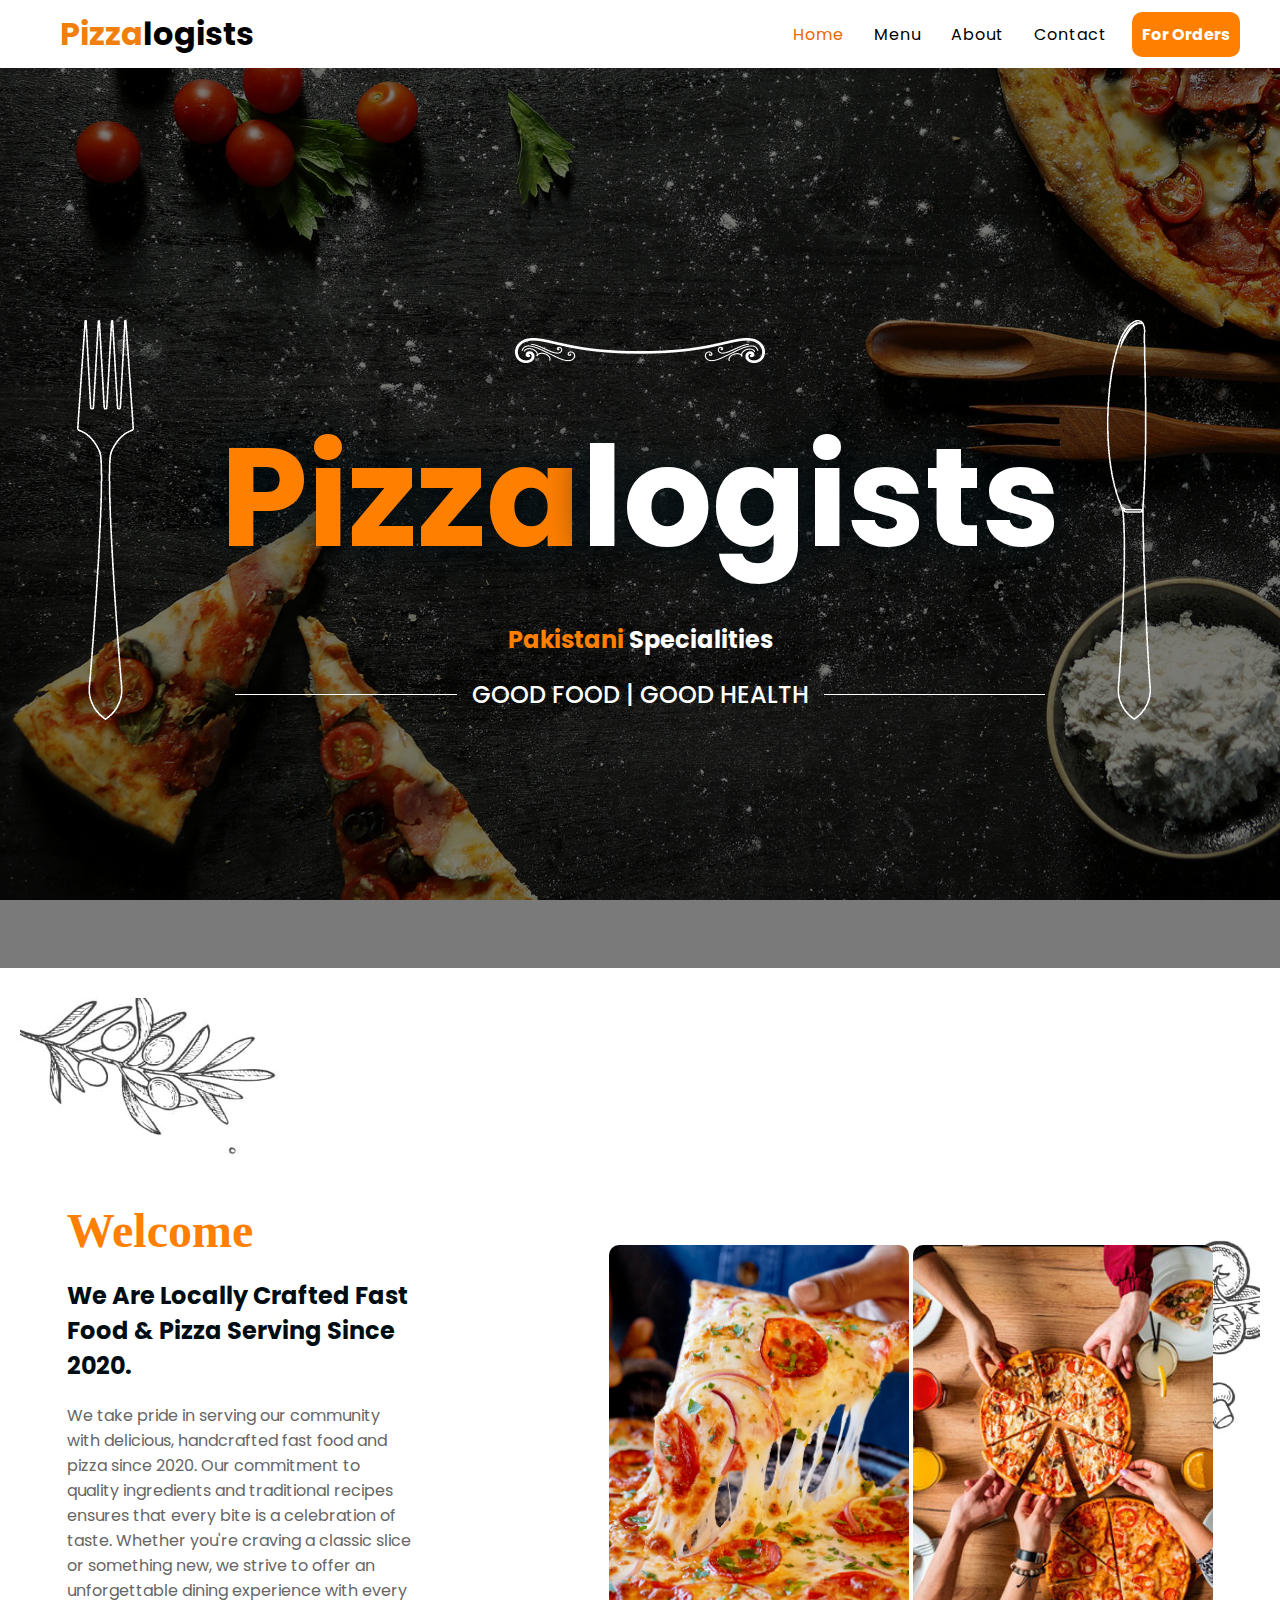
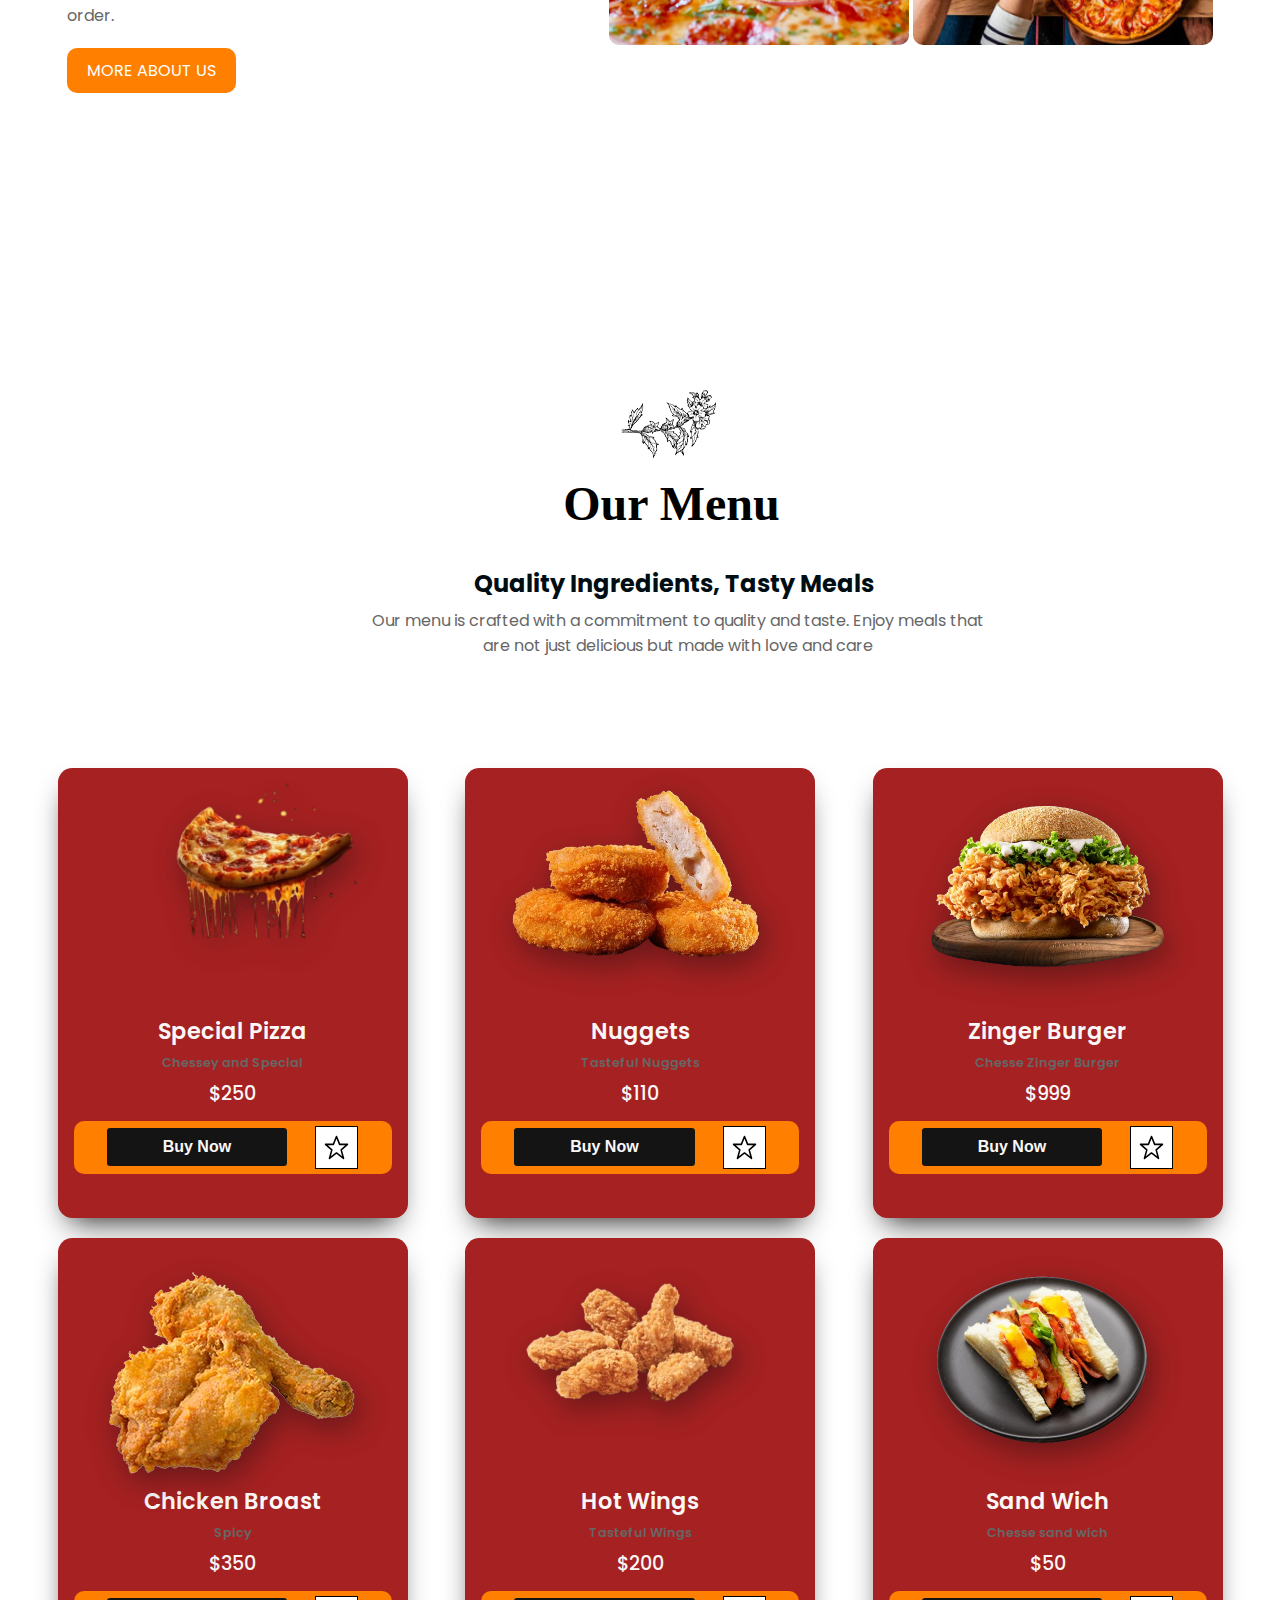
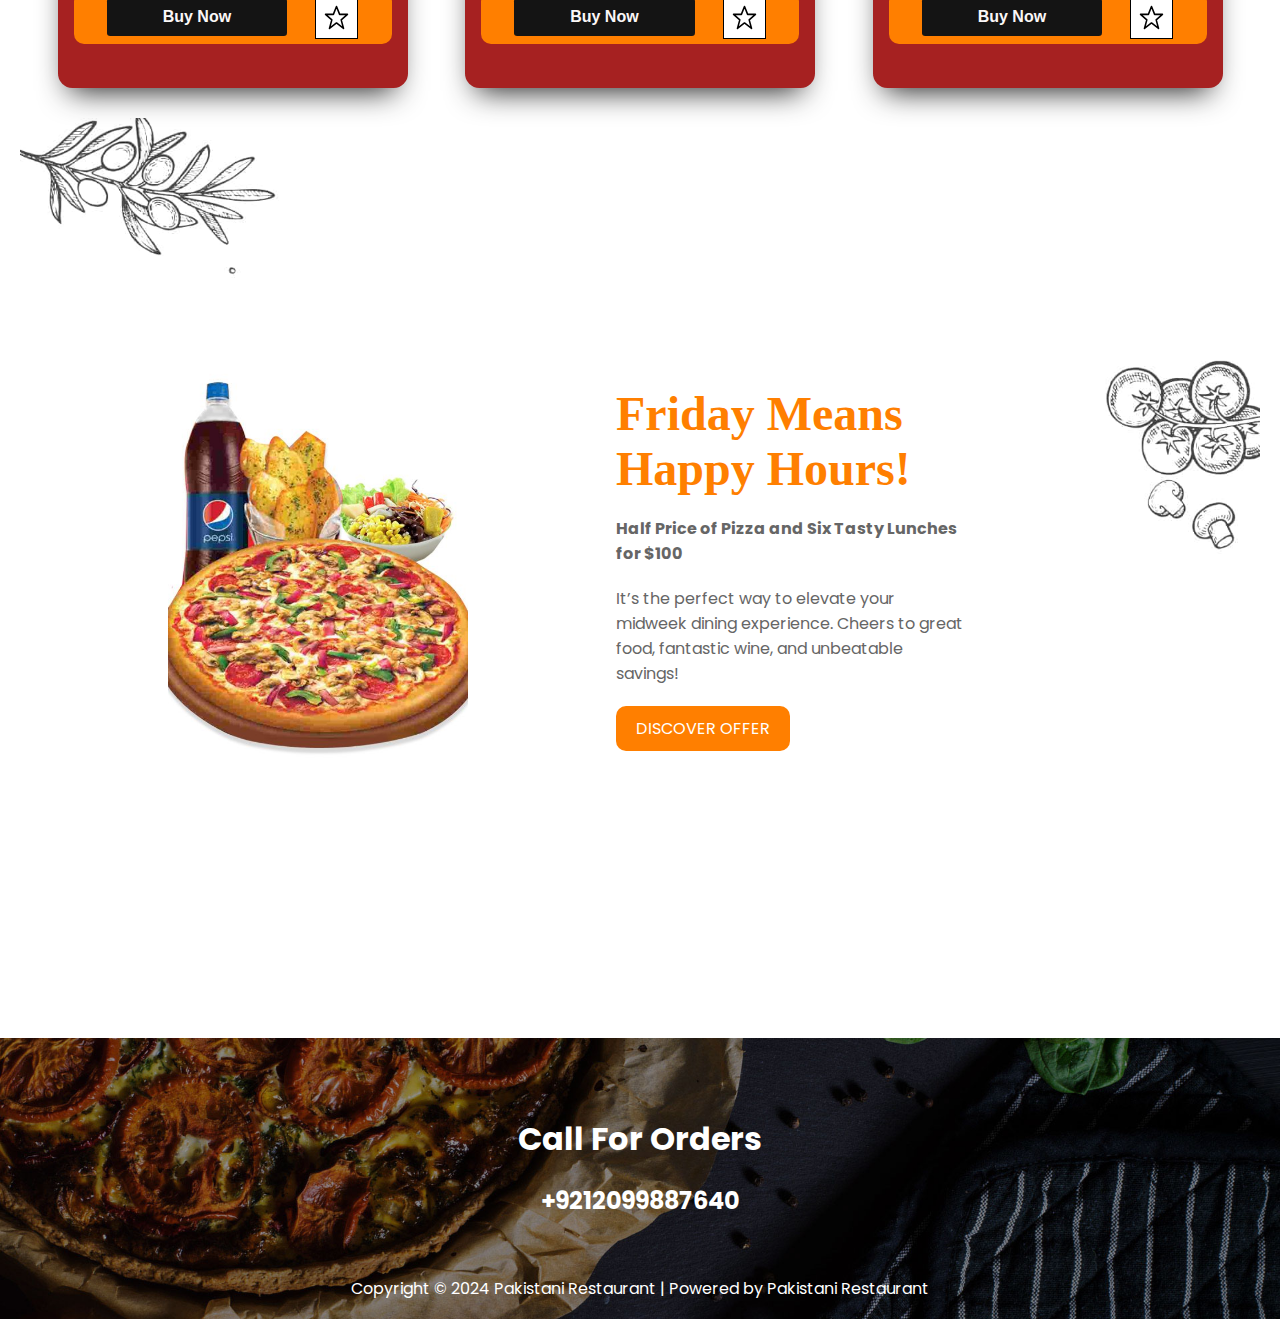
==== index.html @ 2e996a35 "Pizza Shop" ====
<!DOCTYPE html>
<html lang="en" dir="ltr">

<head>
    <meta charset="utf-8">
    <title>Pizza Shop</title>
    <link rel="shortcut icon" href="Images/fav-icon-removebg-preview.png" type="image/x-icon">
    <link rel="stylesheet" href="style.css">
    <link rel="stylesheet" href="https://cdnjs.cloudflare.com/ajax/libs/font-awesome/5.15.3/css/all.min.css" />
    <meta name="viewport" content="width=device-width, initial-scale=1.0">
</head>

<body>
    <!-- navbar -->
    <nav>
        <div>
            <h1><span style="color: rgb(241, 127, 14);">Pizza</span>logists</h1>
        </div>
        <button class="menu-btn">
            <i class="fas fa-bars"></i>
        </button>
        <ul class="links">
            <li><a class="active" href="#">Home</a></li>
            <li><a href="/menu.html">Menu</a></li>
            <li><a href="/About.html">About</a></li>
            <li><a href="/contact.html">Contact</a></li>
            <div class="btn">
                <a href="">For Orders</a>
            </div>
        </ul>
    </nav>
    <!-- header  -->
    <header>
        <div class="bg-img">
            <div class="Spoon-img">
                <img src="Images/spoon.png" alt="">
            </div>
            <div>
                <div class="frill-free">
                    <img src="Images/frill-free-img.png" alt="">
                    <div>
                        <h1 class="header-text"><span style="color: #FF7F00">Pizza</span>logists</h1>
                    </div>
                    <div>
                        <h3 class="header-text2"><span style="color:#FF7F00;">Pakistani</span> Specialities
                        </h3>
                    </div>
                    <div class="divider-text">
                        <span></span>
                        Good Food | Good Health
                        <span></span>
                    </div>
                </div>
            </div>
            <div class="Knife-img">
                <img src="Images/knife-free.png" alt="">
            </div>
        </div>
    </header>
    <!-- section  -->
    <section>
        <div class="section-1 bg-img-2">
            <div class="sec-div">
                <div>
                    <h2>
                        <span class="wel-font">Welcome</span>
                    </h2>
                </div>
                <div class="sec-mid">
                    <h3>
                        <span>We Are Locally Crafted Fast Food &amp; Pizza Serving Since 2020.</span>
                    </h3>
                    <p>We take pride in serving our community with delicious, handcrafted fast food and pizza since
                        2020. Our commitment to quality ingredients and traditional recipes ensures that every bite is a
                        celebration of taste. Whether you're craving a classic slice or something new, we strive to
                        offer an unforgettable dining experience with every order.</p>
                    <button class="cta-button">More About Us</button>
                </div>
            </div>
            <div class="image-content">
                <img width="300" height="400" src="Images/Salami-pizza-hero.jpg" alt="Salami Pizza" class="image">
                <img width="300" height="400" src="Images/pizza2.jpg" alt="Pizza" class="image">
            </div>
        </div>
    </section>
    <!-- section-2 -->
    <div class="bg-img-3">
        <div>
            <div class="sec2-img">
                <img src="Images/parcelli.png" alt="">
            </div>
        </div>
        <div>
            <h2>
                <span class="menu-font">Our Menu</span>
            </h2>
            <h3>
                <span class="menu-font1"> Quality Ingredients, Tasty Meals</span>
            </h3>
            <p class="menu-p">Our menu is crafted with a commitment to quality and taste.
                Enjoy meals that are not just delicious but made with love and care</p>
        </div>
    </div>
    <!-- section-3 -->
    <main class="container">
        <section class="card">
            <div class="product-image">
                <img src="Images/slice-of-pizza-falling-into-the-air-on-a-dark-background-photo-removebg-preview.png"
                    alt="OFF-white Red Edition" draggable="false" />
            </div>
            <div class="product-info">
                <h2>Special Pizza</h2>
                <p>Chessey and Special</p>
                <div class="price">$250</div>
            </div>
            <div class="btnn">
                <button class="buy-btn">Buy Now</button>
                <button class="fav">
                    <svg class="svg" id="i-star" xmlns="http://www.w3.org/2000/svg" viewBox="0 0 32 32" stroke="#000"
                        stroke-linecap="round" stroke-linejoin="round" stroke-width="2">
                        <path d="M16 2 L20 12 30 12 22 19 25 30 16 23 7 30 10 19 2 12 12 12 Z" />
                    </svg>
                </button>
            </div>
        </section>
        <section class="card">
            <div class="product-image">
                <img src="Images/Chicken_Nuggets-removebg-preview.png" alt="OFF-white Red Edition" draggable="false" />
            </div>
            <div class="product-info">
                <h2>Nuggets</h2>
                <p>Tasteful Nuggets</p>
                <div class="price">$110</div>
            </div>
            <div class="btnn">
                <button class="buy-btn">Buy Now</button>
                <button class="fav">
                    <svg class="svg" id="i-star" xmlns="http://www.w3.org/2000/svg" viewBox="0 0 32 32" stroke="#000"
                        stroke-linecap="round" stroke-linejoin="round" stroke-width="2">
                        <path d="M16 2 L20 12 30 12 22 19 25 30 16 23 7 30 10 19 2 12 12 12 Z" />
                    </svg>
                </button>
            </div>
        </section>
        <section class="card">
            <div class="product-image">
                <img src="Images/zinger-burgerpsd-removebg-preview.png" alt="OFF-white Red Edition" draggable="false" />
            </div>
            <div class="product-info">
                <h2>Zinger Burger</h2>
                <p>Chesse Zinger Burger</p>
                <div class="price">$999</div>
            </div>
            <div class="btnn">
                <button class="buy-btn">Buy Now</button>
                <button class="fav">
                    <svg class="svg" id="i-star" xmlns="http://www.w3.org/2000/svg" viewBox="0 0 32 32" stroke="#000"
                        stroke-linecap="round" stroke-linejoin="round" stroke-width="2">
                        <path d="M16 2 L20 12 30 12 22 19 25 30 16 23 7 30 10 19 2 12 12 12 Z" />
                    </svg>
                </button>
            </div>
        </section>
    </main>
    <main style="margin-top: 20px;" class="container">
        <section class="card">
            <div style="margin-left: 10px;" class="product-image">
                <img src="Images/Two-Piece-Broast-Chest-removebg-preview.png" alt="OFF-white Red Edition"
                    draggable="false" />
            </div>
            <div class="product-info">
                <h2>Chicken Broast</h2>
                <p>Spicy</p>
                <div class="price">$350</div>
            </div>
            <div class="btnn">
                <button class="buy-btn">Buy Now</button>
                <button class="fav">
                    <svg class="svg" id="i-star" xmlns="http://www.w3.org/2000/svg" viewBox="0 0 32 32" stroke="#000"
                        stroke-linecap="round" stroke-linejoin="round" stroke-width="2">
                        <path d="M16 2 L20 12 30 12 22 19 25 30 16 23 7 30 10 19 2 12 12 12 Z" />
                    </svg>
                </button>
            </div>
        </section>
        <section class="card">
            <div class="product-image">
                <img src="Images/hot-wings-5pcs-removebg-preview.png" alt="OFF-white Red Edition" draggable="false" />
            </div>
            <div class="product-info">
                <h2>Hot Wings</h2>
                <p>Tasteful Wings</p>
                <div class="price">$200</div>
            </div>
            <div class="btnn">
                <button class="buy-btn">Buy Now</button>
                <button class="fav">
                    <svg class="svg" id="i-star" xmlns="http://www.w3.org/2000/svg" viewBox="0 0 32 32" stroke="#000"
                        stroke-linecap="round" stroke-linejoin="round" stroke-width="2">
                        <path d="M16 2 L20 12 30 12 22 19 25 30 16 23 7 30 10 19 2 12 12 12 Z" />
                    </svg>
                </button>
            </div>
        </section>
        <section class="card">
            <div style="margin-left: 30px;" class="product-image">
                <img height="250" src="Images/sand-removebg-preview.png" alt="OFF-white Red Edition"
                    draggable="false" />
            </div>
            <div class="product-info">
                <h2>Sand Wich</h2>
                <p>Chesse sand wich</p>
                <div class="price">$50</div>
            </div>
            <div class="btnn">
                <button class="buy-btn">Buy Now</button>
                <button class="fav">
                    <svg class="svg" id="i-star" xmlns="http://www.w3.org/2000/svg" viewBox="0 0 32 32" stroke="#000"
                        stroke-linecap="round" stroke-linejoin="round" stroke-width="2">
                        <path d="M16 2 L20 12 30 12 22 19 25 30 16 23 7 30 10 19 2 12 12 12 Z" />
                    </svg>
                </button>
            </div>
        </section>
    </main>
    <!-- section 4 -->
    <div class="section-1 bg-img-2">

        <div class="image-content">
            <img width="300" height="400" src="Images/pizza deal.jpg" alt="Salami Pizza" class="image">

        </div>
        <div class="sec-div">
            <div>
                <h2>
                    <span class="wel-font">Friday Means</span>
                </h2>
            </div>
            <div class="sec-mid">
                <h2>
                    <span class="wel-font">Happy Hours!</span>
                </h2>
                <h4>
                    <p>Half Price of Pizza and Six Tasty Lunches for $100</p>
                </h4>
                <p>It’s the perfect way to elevate your midweek dining experience. Cheers to great food, fantastic wine,
                    and unbeatable savings!</p>
                <button class="cta-button">Discover Offer</button>
            </div>
        </div>
    </div>
    <!-- footer  -->
    <footer>
        <div class="bg-img-4">
            <div class="foter">
                <h1>
                    Call For Orders
                </h1>
                <h2 >+9212099887640</h2>
                <p style="color: white; padding: 18px;">Copyright © 2024 Pakistani Restaurant | Powered by Pakistani Restaurant</p>
            </div>
        </div>
    </footer>
    <script src="index.js"></script>
</body>

</html>
---- style.css ----
@import url("https://fonts.googleapis.com/css?family=Poppins:400,500,600,700&display=swap");

* {
  margin: 0;
  padding: 0;
  box-sizing: border-box;
  font-family: "Poppins", sans-serif;
}
nav {
  display: flex;
  align-items: center;
  justify-content: space-between;
  padding: 10px 40px 10px 60px;
  flex-wrap: wrap;
}
nav ul {
  display: flex;
  list-style: none;
  align-items: center;
  gap: 20px;
}

nav ul li {
  margin: 0 5px;
}

nav ul li a {
  color: black;
  text-decoration: none;
  border-radius: 5px;
  letter-spacing: 1px;
  transition: all 0.3s ease;
}

nav ul li a.active,
nav ul li a:hover {
  color: #eb6700;
}

nav .menu-btn {
  background: transparent;
  border: none;
  cursor: pointer;
  color: orange;
  font-size: 22px;
  display: none;
}

.btn {
  background: #ff7f00;
  padding: 10px;
  border-radius: 10px;
  font-weight: bold;
}

div a {
  color: white;
  text-decoration: none;
}

@media (max-width: 480px) {
  nav {
    padding: 0 20px 0 25px;
  }
  nav .menu-btn {
    display: block;
  }
  nav ul {
    position: fixed;
    top: 80px;
    left: -100%;
    height: 100vh;
    width: 100%;
    text-align: center;
    display: block;
    transition: all 0.3s ease;
  }
  nav ul.active {
    left: 0;
  }
  nav ul li {
    padding: 10px;
  }
  nav ul li a {
    width: 100%;
    display: block;
    transition: 0.6s cubic-bezier(0.68, -0.55, 0.265, 1.55);
  }
  .btn {
    width: 40%;
    margin-top: 5px;
  }
  .links {
    display: flex;
    flex-direction: column;
  }
}
/* header */
.bg-img {
  position: relative;
  background-image: url("Images/fresco-pizza-top.jpg");
  background-repeat: no-repeat;
  background-size: cover;
  height: 100vh;
  background-attachment: fixed;
}

.bg-img::before {
  content: "";
  position: absolute;
  top: 0;
  left: 0;
  width: 100%;
  height: 100%;
  background-color: rgba(0, 0, 0, 0.52); /* The overlay color */
  z-index: 1;
}

.Spoon-img {
  position: absolute;
  left: 6%;
  top: 28%;
  z-index: 2;
}

.frill-free {
  position: absolute;
  left: 50%;
  top: 30%;
  transform: translateX(-50%);
  text-align: center;
  z-index: 2;
}

.header-text {
  color: #fff;
  font-size: 140px;
  text-shadow: 0 0 41px #000e14;
  margin-top: 20px;
}

.header-text2 {
  color: white;
}

.divider-text {
  display: flex;
  align-items: center;
  justify-content: center;
  color: white;
  font-size: 24px;
  font-weight: 500;
  text-transform: uppercase;
  margin: 20px 0;
}

.divider-text span {
  content: "";
  flex: 1;
  height: 1px;
  background-color: white;
  margin: 0 15px;
}

.Knife-img {
  position: absolute;
  right: 9.5%;
  top: 28%;
  z-index: 2;
}
@media (max-width: 768px) {
  .Spoon-img,
  .Knife-img {
    display: none;
  }
  .header-text {
    font-size: 83px;
  }

  .divider-text {
    font-size: 14px;
  }

  .frill-free {
    top: 30%;
    width: 90%;
  }
}
@media (max-width: 480px) {
  .Spoon-img,
  .Knife-img {
    display: none;
  }
  .header-text {
    font-size: 40px;
  }

  .divider-text {
    font-size: 14px;
  }

  .frill-free {
    top: 30%;
    width: 90%;
  }
}
/* section 1 */
.bg-img-2 {
  background-image: url("Images/2nd-bg-img.jpg");
  background-repeat: no-repeat;
  background-size: contain;
  min-height: 100vh;
  opacity: 1;
}

.section-1 {
  display: flex;
  justify-content: space-evenly;
  align-items: center;
  margin: 20px;
  margin-top: 30px;
}
.sec-div {
  width: 40%;
}

.wel-font {
  font-family: "Berkshire Swash", cursive;
  font-size: 3rem;
  color: #ff7f00;
}
.sec-mid {
  width: 70%;
}
h3 {
  font-size: 1.5rem;
  margin-top: 20px;
  color: #000e14;
}

p {
  margin-top: 20px;
  font-size: 1rem;
  color: #666;
}

.cta-button {
  background-color: #ff7f00;
  color: white;
  padding: 10px 20px;
  border: none;
  cursor: pointer;
  font-size: 1rem;
  margin-top: 20px;
  text-transform: uppercase;
  border-radius: 10px;
}
.image {
  border-radius: 10px;
  object-fit: cover;
}

@media (max-width: 768px) {
  .section-1 {
    flex-direction: column;
    text-align: center;
  }

  .sec-mid {
    width: 100%;
  }
  .sec-div {
    width: 100%;
  }
  .cta-button {
    margin-bottom: 10px;
  }
  .image-content {
    flex-direction: row;
    justify-content: center;
    gap: 10px;
  }
}
/* section-2 */
/* Background Section */
.bg-img-3 {
  background-image: url("Images/2nd-bg-img.jpg");
  background-repeat: no-repeat;
  background-size: contain;
  min-height: 50vh;
  background-attachment: fixed;
  position: relative;
}

.sec2-img {
  position: absolute;
  left: 48%;
  top: 16%;
}

.menu-font {
  font-family: "Berkshire Swash", cursive;
  font-size: 3rem;
  position: absolute;
  left: 44%;
  top: 35%;
}

.menu-font1 {
  position: absolute;
  left: 37%;
  top: 55%;
  color: #000e14;
}

.menu-p {
  position: absolute;
  left: 28%;
  top: 60%;
  width: 50%;
  text-align: center;
}

@media (max-width: 768px) {
  .bg-img-3 {
    background-image: none;
  }
  .sec2-img {
    left: 50%; /* Adjust horizontally on smaller tablets */
    top: 6%; /* Adjust top position */
    max-width: 80%; /* Limit width for smaller screens */
    transform: translateX(-50%); /* Center horizontally */
  }

  .menu-font {
    font-size: 2rem; /* Adjust font size for smaller screens */
    left: 50%;
    top: 40%;
    transform: translateX(-50%); /* Center horizontally */
  }

  .menu-font1 {
    font-size: 1.25rem; /* Adjust font size for smaller screens */
    left: 50%;
    top: 60%;
    transform: translateX(-50%); /* Center horizontally */
  }

  .menu-p {
    font-size: 0.9rem; /* Adjust font size for smaller screens */
    left: 50%;
    top: 70%;
    width: 80%; /* Adjust width */
    transform: translateX(-50%); /* Center horizontally */
  }
}

@media (max-width: 480px) {
  .bg-img-3 {
    background-image: none;
  }
  .sec2-img {
    left: 50%;
    top: -8%;
    max-width: 100%;
    transform: translateX(-50%);
    width: 73px;
  }

  .menu-font {
    font-size: 1.5rem; /* Adjust font size for mobile screens */
    left: 50%;
    top: 16%;
    transform: translateX(-50%); /* Center horizontally */
  }

  .menu-font1 {
    font-size: 1rem;
    left: 60%;
    left: 69%;
    top: 33%;
    transform: translateX(-50%);
    width: 100%;
  }

  .menu-p {
    font-size: 0.8rem; /* Adjust font size for mobile screens */
    left: 50%;
    top: 35%;
    width: 90%; /* Adjust width */
    transform: translateX(-50%); /* Center horizontally */
  }
}
@media (max-width: 320px) {
  .sec2-img {
    left: 50%;
    top: 1%;
    max-width: 100%;
    transform: translateX(-50%);
    width: 73px;
  }

  .menu-font {
    font-size: 1.5rem; /* Adjust font size for mobile screens */
    left: 50%;
    top: 16%;
    transform: translateX(-50%); /* Center horizontally */
  }
  .menu-font1 {
    font-size: 1rem;
    left: 60%;
    top: 29%;
    transform: translateX(-50%);
    width: 100%;
  }
}
/* section 3 */
/*===== GOOGLE FONTS =====*/
@import url("https://fonts.googleapis.com/css2?family=Montserrat:wght@400;500;600;700&display=swap");

/*===== VARIABLES CSS =====*/
:root {
  --red-card: #a62121;
  --blue-card: #4bb7e6;
  --btn: #141414;
  --btn-hover: #3a3a3a;
  --text: #fbf7f7;
}

/*===== RESET =====*/
body {
  font-family: "Montserrat", sans-serif;
}

img {
  max-width: 100%;
  /* height: 100%; */
  user-select: none;
}

/*===== CARD =====*/
.container {
  height: 100%;
  margin: auto;
  display: flex;
  align-items: center;
  justify-content: space-evenly;
}
.card {
  position: relative;
  padding: 1rem;
  width: 350px;
  height: 450px;
  box-shadow: -1px 15px 30px -12px rgb(32, 32, 32);
  border-radius: 0.9rem;
  background-color: var(--red-card);
  color: var(--text);
  cursor: pointer;
}
.product-image {
  height: 230px;
  width: 100%;
  transform: translate(0, -1.5rem);
  transition: transform 500ms ease-in-out;
  filter: drop-shadow(5px 10px 15px rgba(8, 9, 13, 0.4));
}
.product-info {
  text-align: center;
}

.card:hover .product-image {
  transform: translate(-1.5rem, -7rem) rotate(-20deg);
}

.product-info h2 {
  font-size: 1.4rem;
  font-weight: 600;
}
.product-info p {
  margin: 0.4rem;
  font-size: 0.8rem;
  font-weight: 600;
}
.price {
  font-size: 1.2rem;
  font-weight: 500;
}
.btnn {
  display: flex;
  justify-content: space-evenly;
  align-items: center;
  margin-top: 0.8rem;
  background-color: #ff7f00;
  border-radius: 10px;
  padding: 5px;
}
.buy-btn {
  background-color: var(--btn);
  padding: 0.6rem 3.5rem;
  font-weight: 600;
  font-size: 1rem;
  transition: 300ms ease;
  font-family: "Montserrat", sans-serif;
  display: inline-block;
  border: none;
  outline: none;
  border-radius: 0.2rem;
  color: var(--text);
  cursor: pointer;
}
.buy-btn:hover {
  background-color: var(--btn-hover);
}
.fav {
  box-sizing: border-box;
  background: #fff;
  padding: 0.5rem 0.5rem;
  border: 1px solid#000;
  display: grid;
  place-items: center;
}

.svg {
  height: 25px;
  width: 25px;
  fill: #fff;
  transition: all 500ms ease;
}

.fav:hover .svg {
  fill: #000;
}

@media (max-width: 768px) {
  .container {
    display: flex;
    flex-wrap: wrap;
    flex-direction: column;
    gap: 20px;
  }
}
@media (max-width: 480px) {
  .container {
    display: flex;
    flex-wrap: wrap;
    flex-direction: column;
    gap: 20px;
  }
}
@media (max-width: 320px) {
  .container {
    display: flex;
    flex-wrap: wrap;
    flex-direction: column;
    gap: 20px;
  }
  .card {
    position: relative;
    padding: 1rem;
    width: 262px;
    height: 435px;
    box-shadow: -1px 15px 30px -12px rgb(32, 32, 32);
    border-radius: 0.9rem;
    background-color: var(--red-card);
    color: var(--text);
    cursor: pointer;
  }
}

/* footer */
.bg-img-4 {
  background-image: url("Images/Prepare-dish-image\ \(1\).jpg");
  background-repeat: no-repeat;
  background-size: cover;
  /* min-height: 50vh; */
  background-position: center;
}
.foter {
  color: #fff;
  display: flex;
  justify-content: center;
  align-items: center;
  flex-direction: column;
  padding-top: 6%;
  gap: 20px;
}
.menu-bg {
  position: relative;
  background-image: url("Images/dine-out.jpg");
  background-repeat: no-repeat;
  background-size: cover;
  height: 70vh;
  background-position: center;
  position: relative;
}

.menu-bg::before {
  content: "";
  position: absolute;
  top: 0;
  left: 0;
  width: 100%;
  height: 100%;
}
.menu-frill-free {
  position: absolute;
  left: 16%;
  top: 50%;
  transform: translateX(-50%);
  text-align: center;
  z-index: 2;
}
.menu-head {
  font-size: 55px;
  color: white;
  position: absolute;
  left: 8%;
  top: 30%;
}
@media (max-width: 768px) {
  .menu-frill-free {
    position: absolute;
    left: 24%;
    top: 50%;
    transform: translateX(-50%);
  }
  .menu-head {
    font-size: 55px;
  }
}
@media (max-width: 480px) {
  .menu-frill-free {
    position: absolute;
    left: 37%;
    top: 50%;
    transform: translateX(-50%);
  }
  .menu-head {
    font-size: 48px;
    color: white;
    position: absolute;
    left: 11%;
    top: 30%;
  }
}
.menu-card {
  display: flex;
  background-color: #f9f2ed;
  padding: 20px;
  border-radius: 10px;
  justify-content: space-around;
  flex-wrap: wrap; /* Allow wrapping for smaller screens */
}

.menu-title {
  font-family: "Berkshire Swash", cursive;
  font-size: 2.5rem;
  margin-bottom: 10px;
  color: #333;
}

.menu-divider {
  border: none;
  border-top: 2px solid #d3a588;
  width: 50px;
  margin-bottom: 20px;
}

.menu-item {
  margin-bottom: 15px;
}

.menu-item-name {
  font-family: "Arial", sans-serif;
  font-size: 1.5rem;
  margin: 0;
  color: #000;
}

.menu-item-description {
  font-family: "Arial", sans-serif;
  font-size: 1rem;
  color: #666;
  margin: 5px 0;
}

.menu-item-price {
  font-family: "Arial", sans-serif;
  font-size: 1.25rem;
  color: #333;
}

.menu-image-wrapper {
  width: 25vw;
  position: relative;
  z-index: 1; /* Ensures the image is above the background */
  min-width: 300px; /* Ensures a minimum width for smaller screens */
}

.menu-image-container {
  position: relative;
  border-radius: 10px;
  overflow: hidden;
  height: 500px; /* Set your desired height */
  width: 100%; /* Ensure it takes full width of its container */
}

.menu-image {
  width: 88%;
  height: 100%;
  position: relative;
  z-index: 2;
  border-radius: 10px;
  float: right;
}

.menu-image1 {
  width: 88%;
  height: 100%;
  position: relative;
  z-index: 2;
  border-radius: 10px;
  float: left;
}

.menu-image-wrapper::before {
  content: "";
  position: absolute;
  top: 0;
  left: 0;
  width: 100%;
  height: 100%;
  background-image: url('Images/Prepare-dish-image\ \(1\).jpg');
  background-size: cover;
  background-position: center;
  border-radius: 20px;
}

/* Media Queries for Responsive Design */
@media (max-width: 768px) {
  .menu-card {
    flex-direction: column;
    align-items: center; /* Center the content on smaller screens */
  }

  .menu-image-wrapper {
    width: 80%; /* Adjust image wrapper width */
    margin-bottom: 20px; /* Add margin at the bottom for spacing */
  }

  .menu-title {
    text-align: center;
  }
}

@media (max-width: 480px) {
  .menu-title {
    font-size: 2rem; /* Adjust title size for very small screens */
  }
  .menu-item-name {
    font-size: 1.25rem; /* Adjust item name size for very small screens */
  }

  .menu-item-price {
    font-size: 1rem; /* Adjust price size for very small screens */
  }

  .menu-image-wrapper {
    width: 100%;
    margin: -9px; /* Take full width of the screen */
  }

  .menu-image-container {
    height: 300px; /* Reduce height for smaller screens */
  }

  .menu-item-description {
    font-size: 0.9rem; /* Adjust description size for very small screens */
  }
}
.food-card {
  position: relative;
  background-image: url('Images/bgg.jpg'); /* Set your background image */
  background-size: cover;
  background-position: center;
  padding: 30px;
  border-radius: 15px;
  box-shadow: 0 4px 8px rgba(0, 0, 0, 0.2);
  
  color: #fff;
  font-family: Arial, sans-serif;
  overflow: hidden; }

.food-card::before {
  content: "";
  position: absolute;
  top: 0;
  left: 0;
  width: 100%;
  height: 100%;
  background-color: rgba(0, 0, 0, 0.5); /* Black overlay with 50% opacity */
  z-index: 1; /* Ensure the overlay is on top of the background image */
}

.food-item {
  display: flex;
  align-items: center;
  margin-bottom: 20px;
  position: relative;
  padding-left: 70px; /* Make space for the icon */
  z-index: 2; /* Make sure content appears on top of the overlay */
}

.food-icon {
  width: 50px;
  height: 50px;
  margin-right: 15px;
  flex-shrink: 0;
  position: absolute;
  left: 0;
  top: 50%;
  transform: translateY(-50%);
  z-index: 2; /* Ensure the icon is on top of the overlay */
}

.food-details {
  display: flex;
  flex-direction: column;
  z-index: 2; /* Ensure the details are on top of the overlay */
}

.food-title {
  font-size: 1.5em;
  margin: 0;
  z-index: 2;
  color: #fff; /* Ensure the title is on top of the overlay */
}

.food-description {
  font-size: 0.9em;
  margin-top: 5px;
  line-height: 1.4;
  z-index: 2;
  color: #fff;  /* Ensure the description is on top of the overlay */
}

.food-item::before {
  content: '';
  position: absolute;
  top: 50%;
  left: 0;
  width: 100%;
  height: 1px;
  background-color: rgba(255, 255, 255, 0.3);
  transform: translateY(-50%);
  z-index: 1;
}
.food-card-cont{
  display: flex;
  align-items: center;
  justify-content: space-evenly;
}
.menu-cont{
  margin-block: 30px;
}
@media (max-width: 768px) {
  .food-card-cont{
    display: flex;
    justify-content: space-evenly;
    flex-direction: column;
    align-items: center;
    gap: 10px;
    margin: 10px;
  }
}
@media (max-width: 480px) {
  .food-card-cont{
    display: flex;
    justify-content: space-evenly;
    flex-direction: column;
    align-items: center;
    gap: 10px;
    margin: 10px;
  }
}
/* styles.css */

/* Container Style */
.container2 {
  padding: 20px;
  background-color: #fff;
  border-radius: 10px;
  box-shadow: 0 4px 6px rgba(0, 0, 0, 0.1);
  max-width: 800px;
  margin: 0 auto;
  margin-block: 30px;
}

/* Enquiry Form Style */
.enquiry-form {
  width: 100%;
  max-width: 600px;
  margin: 0 auto;
  border-left: 3px solid #ff7f00;
  padding-left: 20px;
}

.enquiry-form h2 {
  font-size: 24px;
  color: #333;
  margin-bottom: 20px;
  font-weight: bold;
}

.enquiry-form label {
  display: block;
  font-size: 16px;
  margin-bottom: 8px;
  color: #555;
}

.enquiry-form input,
.enquiry-form textarea {
  width: 100%;
  padding: 12px;
  border: 1px solid #ddd;
  border-radius: 5px;
  margin-bottom: 15px;
  font-size: 16px;
  color: #333;
}

.enquiry-form textarea {
  resize: vertical;
}

.enquiry-form button {
  background-color: #eb6700;
  color: #fff;
  border: none;
  padding: 12px 20px;
  border-radius: 5px;
  cursor: pointer;
  font-size: 16px;
  transition: background-color 0.3s;
}

.enquiry-form button:hover {
  background-color:#ff7f00;
}

/* Responsive Styles */
@media (max-width: 768px) {
  .enquiry-form {
    border-left: none;
    padding-left: 0;
  }

  .enquiry-form h2 {
    font-size: 20px;
  }

  .enquiry-form input,
  .enquiry-form textarea {
    font-size: 14px;
  }

  .enquiry-form button {
    font-size: 14px;
    padding: 10px 15px;
  }
}
.About-bg {
  position: relative;
  background-image: url("Images/About-us-banner.jpg");
  background-repeat: no-repeat;
  background-size: cover;
  height: 70vh;
  background-position: center;
  position: relative;
}

.About-bg::before {
  content: "";
  position: absolute;
  top: 0;
  left: 0;
  width: 100%;
  height: 100%;
}
.About-frill-free {
  position: absolute;
  left: 16%;
  top: 50%;
  transform: translateX(-50%);
  text-align: center;
  z-index: 2;
}
.About-head {
  font-size: 55px;
  color: #ff7f00;
  position: absolute;
  left: 8%;
  top: 30%;
}
@media (max-width: 768px) {
  .About-frill-free {
    position: absolute;
    left: 24%;
    top: 50%;
    transform: translateX(-50%);
  }
  .About-head {
    font-size: 55px;
  }
}
@media (max-width: 480px) {
  .About-frill-free {
    position: absolute;
    left: 37%;
    top: 50%;
    transform: translateX(-50%);
  }
  .About-head {
    font-size: 48px;
    color: #ff7f00;
    position: absolute;
    left: 11%;
    top: 30%;
  }
}
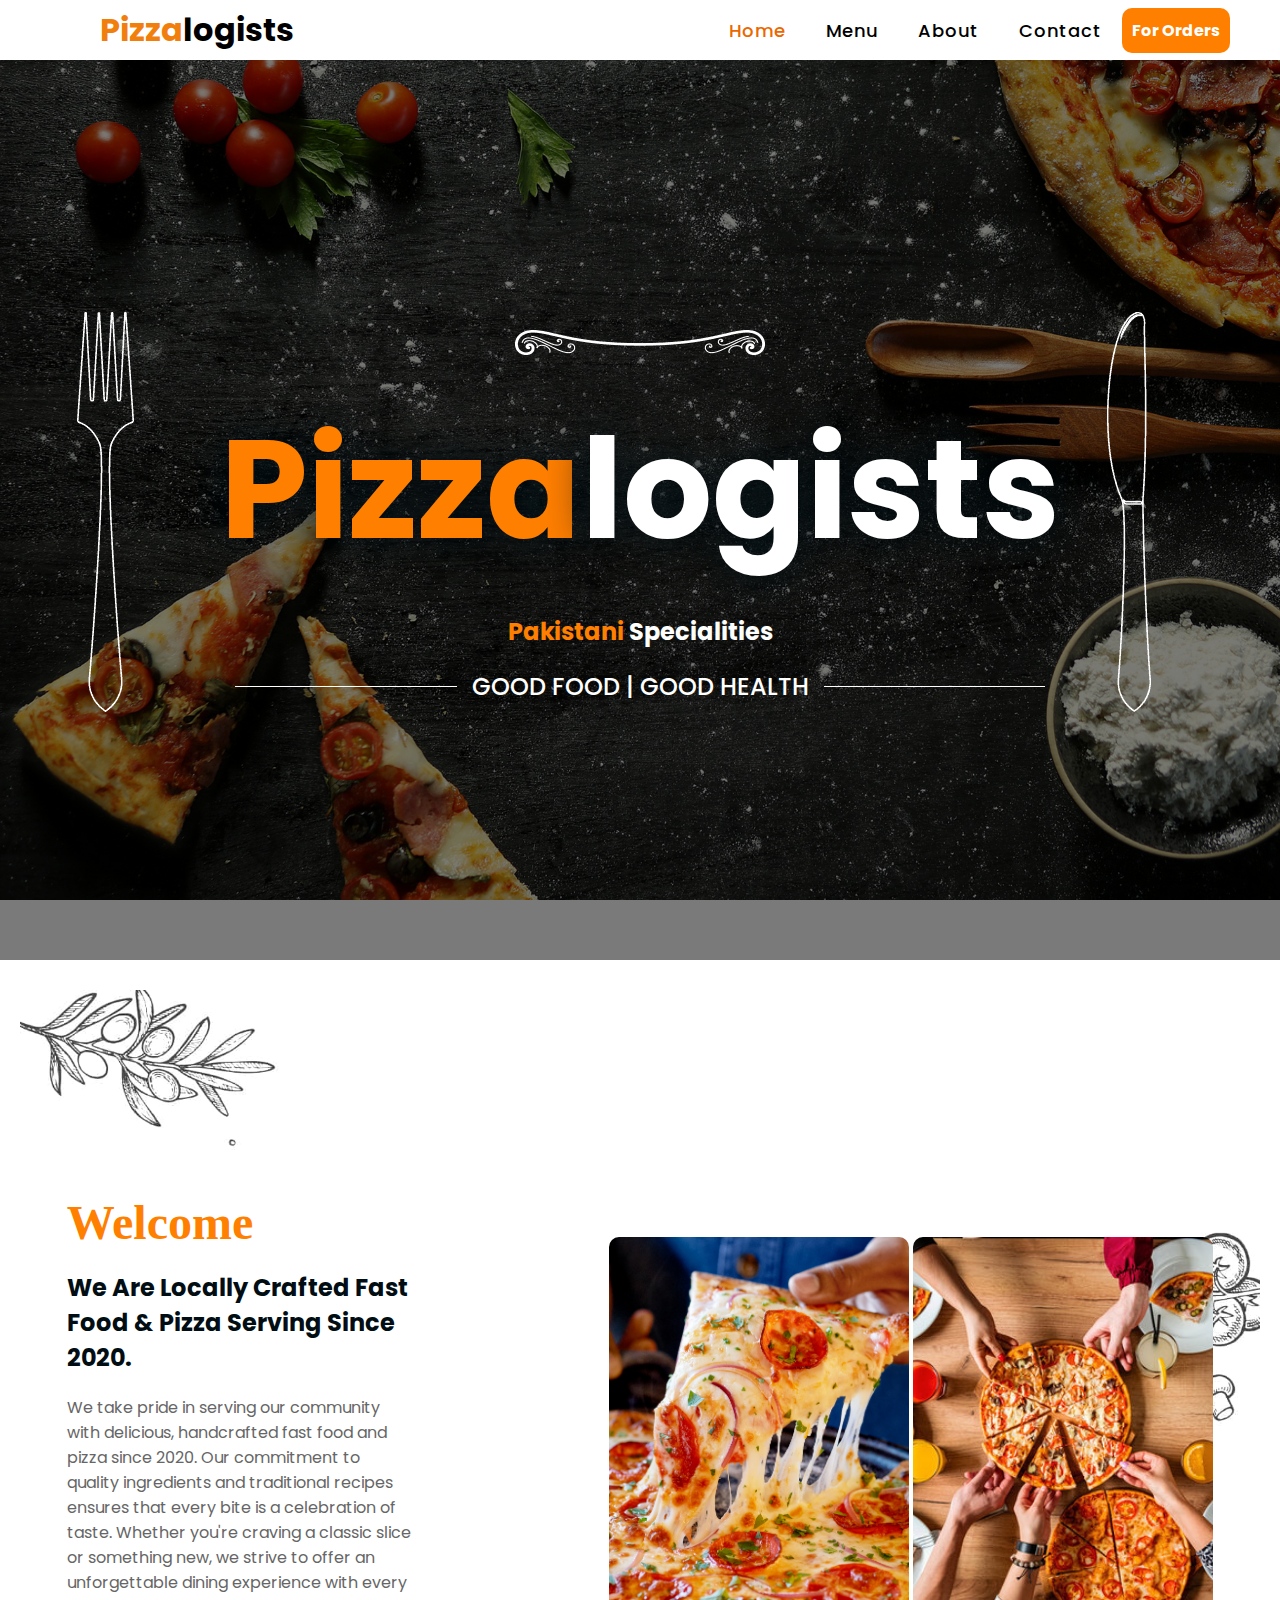
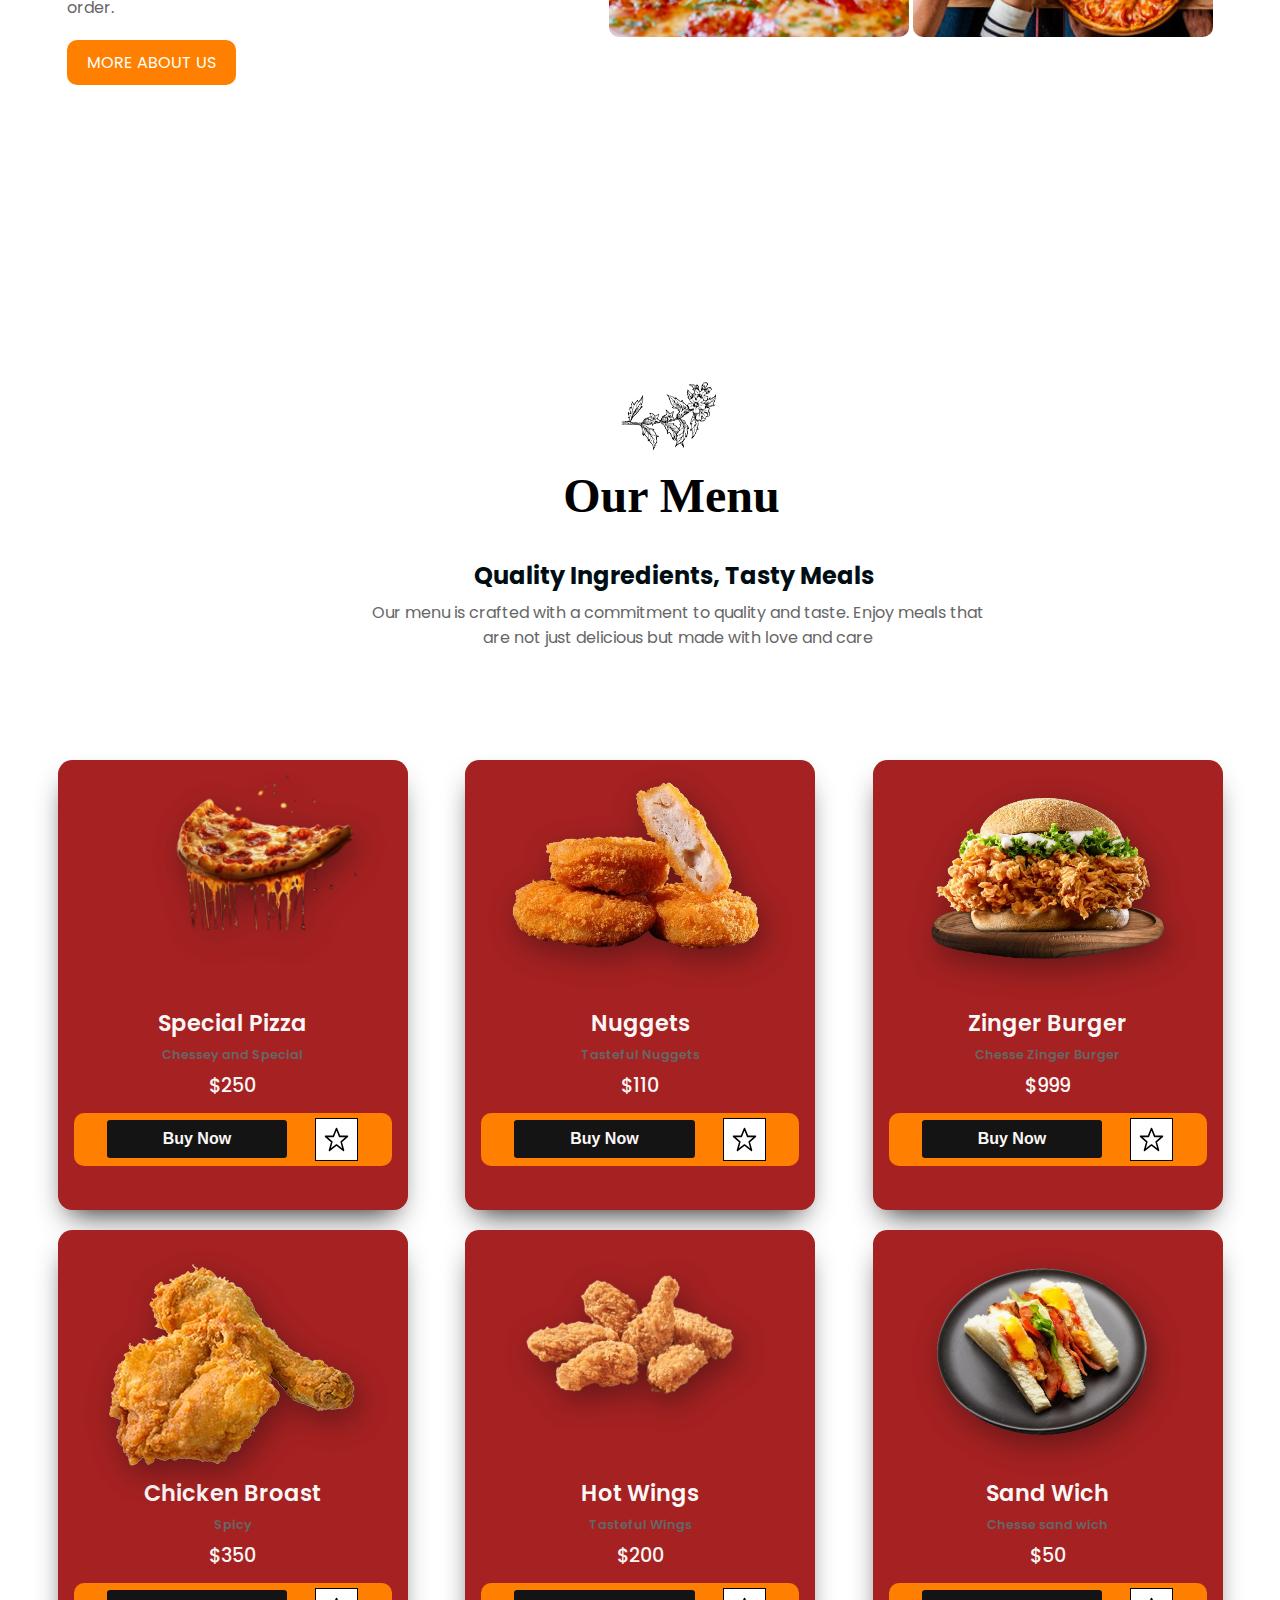
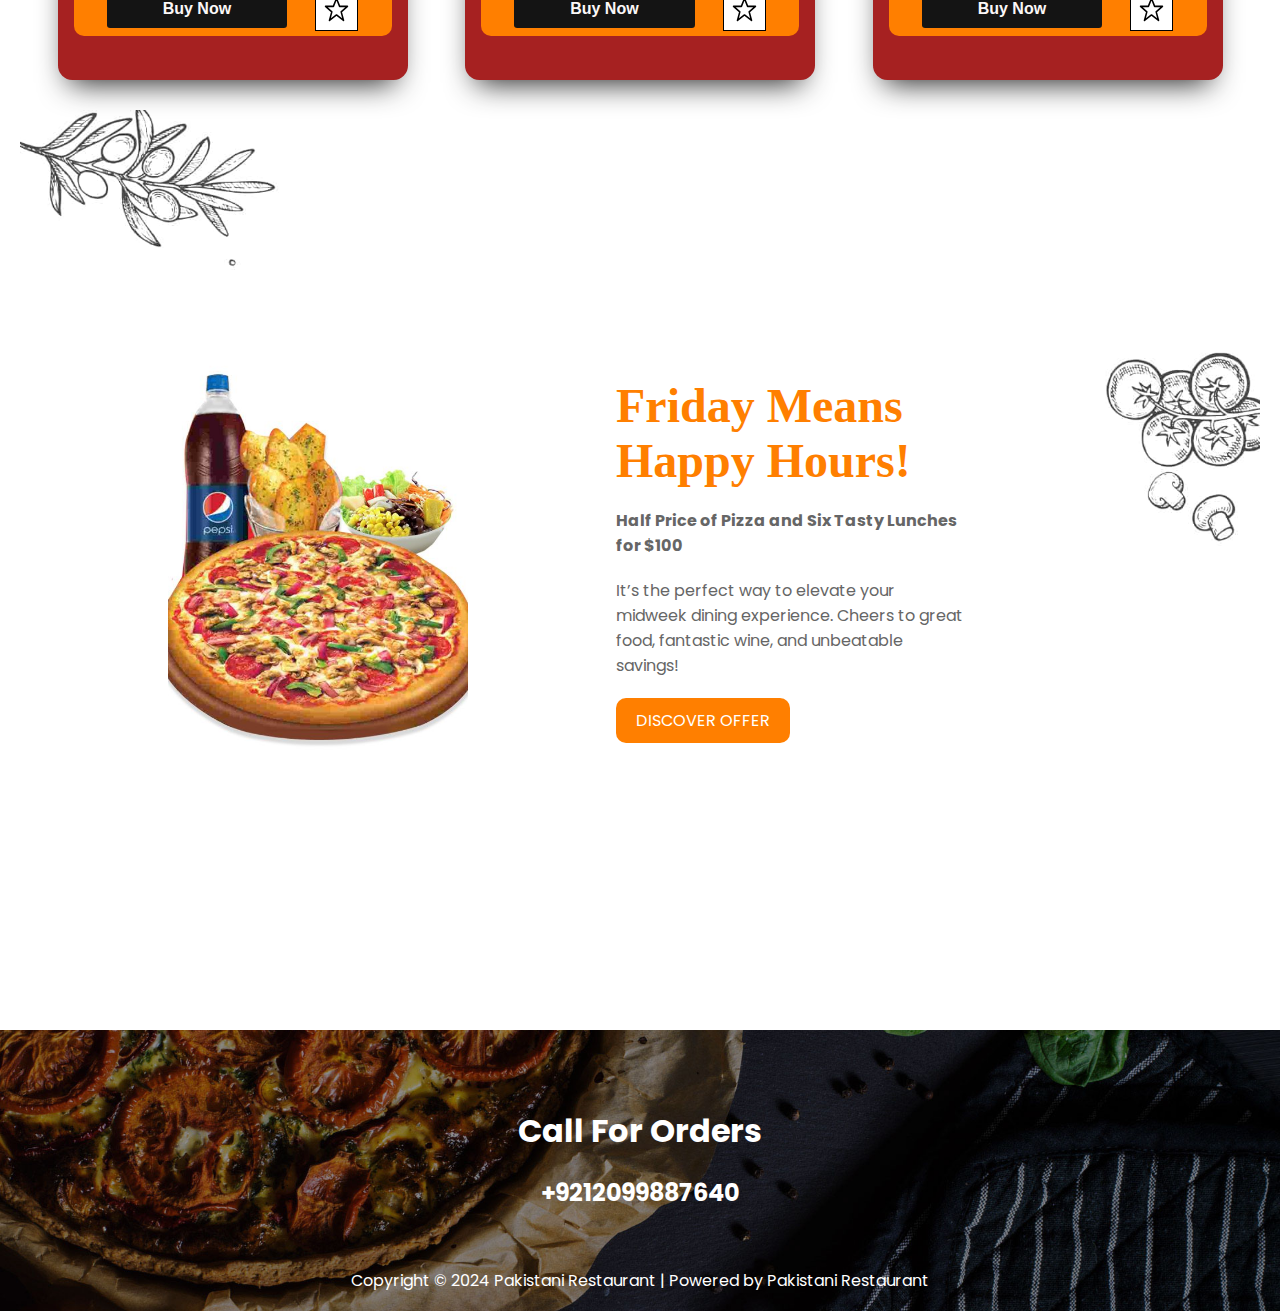
==== commit 872915dd: "Navbar -Responsive" ====
--- a/index.html
+++ b/index.html
@@ -16,10 +16,11 @@
         <div>
             <h1><span style="color: rgb(241, 127, 14);">Pizza</span>logists</h1>
         </div>
-        <button class="menu-btn">
-            <i class="fas fa-bars"></i>
-        </button>
-        <ul class="links">
+        <input type="checkbox" id="click">
+        <label for="click" class="menu-btn">
+          <i class="fas fa-bars"></i>
+        </label>
+        <ul>
             <li><a class="active" href="#">Home</a></li>
             <li><a href="/menu.html">Menu</a></li>
             <li><a href="/About.html">About</a></li>
@@ -28,9 +29,10 @@
                 <a href="">For Orders</a>
             </div>
         </ul>
-    </nav>
+      </nav>
+
     <!-- header  -->
-    <header>
+     <header>
         <div class="bg-img">
             <div class="Spoon-img">
                 <img src="Images/spoon.png" alt="">
@@ -56,7 +58,7 @@
                 <img src="Images/knife-free.png" alt="">
             </div>
         </div>
-    </header>
+    </header> 
     <!-- section  -->
     <section>
         <div class="section-1 bg-img-2">
@@ -82,7 +84,7 @@
                 <img width="300" height="400" src="Images/pizza2.jpg" alt="Pizza" class="image">
             </div>
         </div>
-    </section>
+    </section> 
     <!-- section-2 -->
     <div class="bg-img-3">
         <div>
@@ -100,9 +102,9 @@
             <p class="menu-p">Our menu is crafted with a commitment to quality and taste.
                 Enjoy meals that are not just delicious but made with love and care</p>
         </div>
-    </div>
+    </div> 
     <!-- section-3 -->
-    <main class="container">
+     <main class="container">
         <section class="card">
             <div class="product-image">
                 <img src="Images/slice-of-pizza-falling-into-the-air-on-a-dark-background-photo-removebg-preview.png"
@@ -222,8 +224,8 @@
                 </button>
             </div>
         </section>
-    </main>
-    <!-- section 4 -->
+    </main> 
+     <!-- section 4 -->
     <div class="section-1 bg-img-2">
 
         <div class="image-content">
@@ -250,7 +252,7 @@
         </div>
     </div>
     <!-- footer  -->
-    <footer>
+     <footer>
         <div class="bg-img-4">
             <div class="foter">
                 <h1>
@@ -260,7 +262,7 @@
                 <p style="color: white; padding: 18px;">Copyright © 2024 Pakistani Restaurant | Powered by Pakistani Restaurant</p>
             </div>
         </div>
-    </footer>
+    </footer> 
     <script src="index.js"></script>
 </body>
 
--- a/style.css
+++ b/style.css
@@ -1,4 +1,4 @@
-@import url("https://fonts.googleapis.com/css?family=Poppins:400,500,600,700&display=swap");
+@import url("https://fonts.googleapis.com/css2?family=Poppins:wght@200;300;400;500;600;700&display=swap");
 
 * {
   margin: 0;
@@ -6,18 +6,31 @@
   box-sizing: border-box;
   font-family: "Poppins", sans-serif;
 }
+
+/* Navbar */
 nav {
   display: flex;
+  height: 60px;
+  width: 100%;
   align-items: center;
   justify-content: space-between;
-  padding: 10px 40px 10px 60px;
+  padding: 0 50px 0 100px;
   flex-wrap: wrap;
-}
+  position: relative; /* Ensure navbar positioning */
+  z-index: 1000; /* Higher z-index to stay on top */
+}
+
+nav .logo {
+  color: #fff;
+  font-size: 35px;
+  font-weight: 600;
+}
+
 nav ul {
   display: flex;
+  flex-wrap: wrap;
   list-style: none;
   align-items: center;
-  gap: 20px;
 }
 
 nav ul li {
@@ -25,8 +38,11 @@
 }
 
 nav ul li a {
-  color: black;
+  color: #000;
   text-decoration: none;
+  font-size: 18px;
+  font-weight: 500;
+  padding: 8px 15px;
   border-radius: 5px;
   letter-spacing: 1px;
   transition: all 0.3s ease;
@@ -37,7 +53,7 @@
   color: #eb6700;
 }
 
-nav .menu-btn {
+nav .menu-btn i {
   background: transparent;
   border: none;
   cursor: pointer;
@@ -46,56 +62,80 @@
   display: none;
 }
 
+input[type="checkbox"] {
+  display: none;
+}
 .btn {
   background: #ff7f00;
   padding: 10px;
   border-radius: 10px;
   font-weight: bold;
 }
-
 div a {
   color: white;
   text-decoration: none;
 }
-
-@media (max-width: 480px) {
+@media (max-width: 1000px) {
   nav {
-    padding: 0 20px 0 25px;
-  }
-  nav .menu-btn {
+    padding: 0 40px 0 50px;
+  }
+}
+
+@media (max-width: 920px) {
+  nav .menu-btn i {
     display: block;
   }
+
+  #click:checked ~ .menu-btn i:before {
+    content: "\f00d";
+  }
+
   nav ul {
     position: fixed;
     top: 80px;
     left: -100%;
-    height: 100vh;
+    background: #111;
+    height: 80vh;
     width: 100%;
     text-align: center;
     display: block;
     transition: all 0.3s ease;
-  }
-  nav ul.active {
+    z-index: 999;
+    display: flex;
+    flex-direction: column;
+  }
+
+  #click:checked ~ ul {
     left: 0;
   }
+
   nav ul li {
-    padding: 10px;
-  }
+    width: 100%;
+    margin: 20px 0;
+  }
+
   nav ul li a {
-    width: 100%;
     display: block;
     transition: 0.6s cubic-bezier(0.68, -0.55, 0.265, 1.55);
+    color: white;
+  }
+
+  #click:checked ~ ul li a {
+    margin-left: 0px;
+  }
+
+  nav ul li a.active,
+  nav ul li a:hover {
+    background: none;
+    color: #ff7f00;
   }
   .btn {
     width: 40%;
     margin-top: 5px;
   }
-  .links {
-    display: flex;
-    flex-direction: column;
-  }
-}
-/* header */
+}
+
+/* Header */
 .bg-img {
   position: relative;
   background-image: url("Images/fresco-pizza-top.jpg");
@@ -103,6 +143,7 @@
   background-size: cover;
   height: 100vh;
   background-attachment: fixed;
+  z-index: 1; /* Lower z-index than navbar */
 }
 
 .bg-img::before {
@@ -168,11 +209,13 @@
   top: 28%;
   z-index: 2;
 }
+
 @media (max-width: 768px) {
   .Spoon-img,
   .Knife-img {
     display: none;
   }
+
   .header-text {
     font-size: 83px;
   }
@@ -186,11 +229,13 @@
     width: 90%;
   }
 }
+
 @media (max-width: 480px) {
   .Spoon-img,
   .Knife-img {
     display: none;
   }
+
   .header-text {
     font-size: 40px;
   }
@@ -204,6 +249,7 @@
     width: 90%;
   }
 }
+
 /* section 1 */
 .bg-img-2 {
   background-image: url("Images/2nd-bg-img.jpg");
@@ -730,7 +776,7 @@
   left: 0;
   width: 100%;
   height: 100%;
-  background-image: url('Images/Prepare-dish-image\ \(1\).jpg');
+  background-image: url("Images/Prepare-dish-image\ \(1\).jpg");
   background-size: cover;
   background-position: center;
   border-radius: 20px;
@@ -780,16 +826,17 @@
 }
 .food-card {
   position: relative;
-  background-image: url('Images/bgg.jpg'); /* Set your background image */
+  background-image: url("Images/bgg.jpg"); /* Set your background image */
   background-size: cover;
   background-position: center;
   padding: 30px;
   border-radius: 15px;
   box-shadow: 0 4px 8px rgba(0, 0, 0, 0.2);
-  
+
   color: #fff;
   font-family: Arial, sans-serif;
-  overflow: hidden; }
+  overflow: hidden;
+}
 
 .food-card::before {
   content: "";
@@ -841,11 +888,11 @@
   margin-top: 5px;
   line-height: 1.4;
   z-index: 2;
-  color: #fff;  /* Ensure the description is on top of the overlay */
+  color: #fff; /* Ensure the description is on top of the overlay */
 }
 
 .food-item::before {
-  content: '';
+  content: "";
   position: absolute;
   top: 50%;
   left: 0;
@@ -855,16 +902,16 @@
   transform: translateY(-50%);
   z-index: 1;
 }
-.food-card-cont{
+.food-card-cont {
   display: flex;
   align-items: center;
   justify-content: space-evenly;
 }
-.menu-cont{
+.menu-cont {
   margin-block: 30px;
 }
 @media (max-width: 768px) {
-  .food-card-cont{
+  .food-card-cont {
     display: flex;
     justify-content: space-evenly;
     flex-direction: column;
@@ -874,7 +921,7 @@
   }
 }
 @media (max-width: 480px) {
-  .food-card-cont{
+  .food-card-cont {
     display: flex;
     justify-content: space-evenly;
     flex-direction: column;
@@ -946,7 +993,7 @@
 }
 
 .enquiry-form button:hover {
-  background-color:#ff7f00;
+  background-color: #ff7f00;
 }
 
 /* Responsive Styles */
